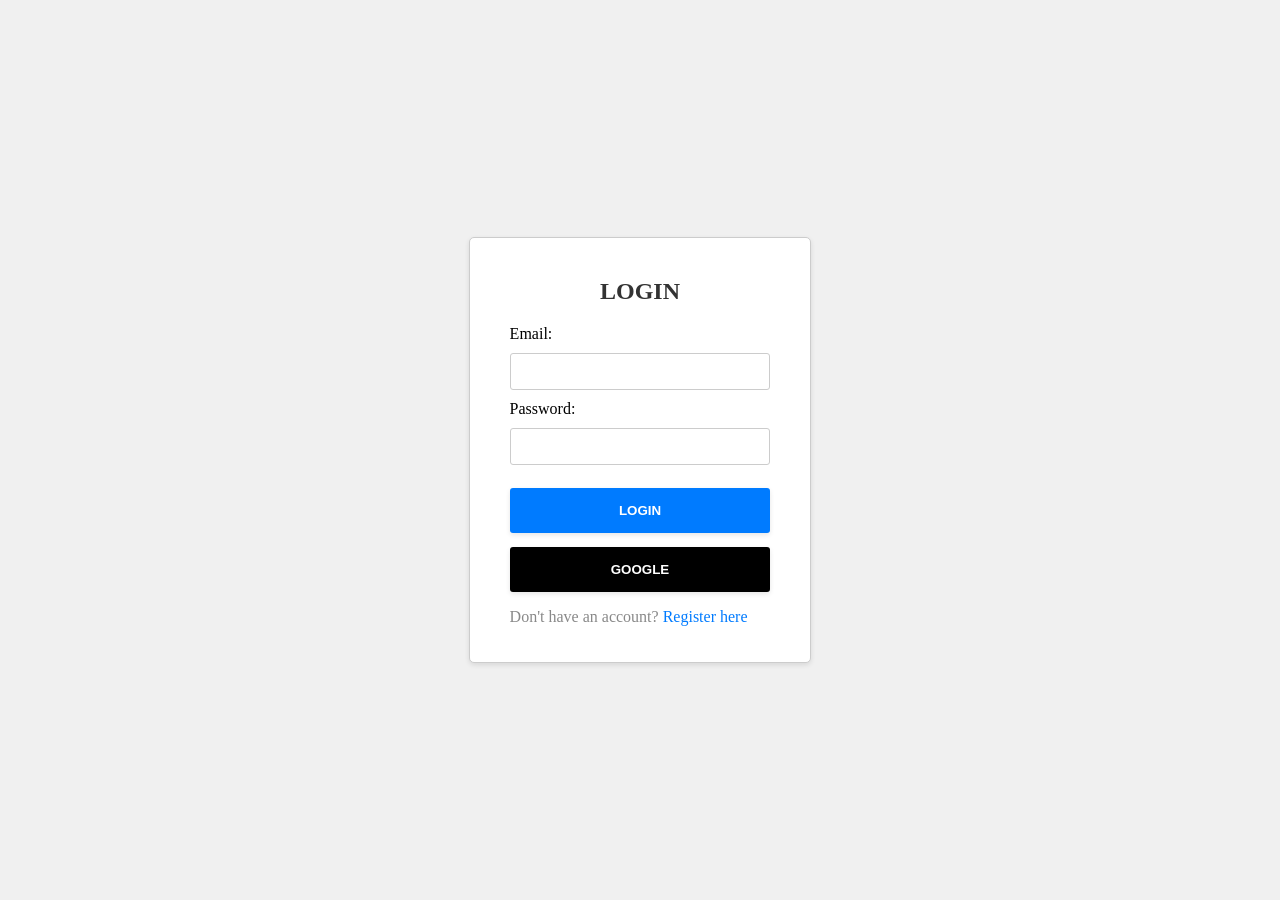
==== FrontEnd/src/html/index.html @ d28c56ca "Added: spring boot security and local login with jwt" ====
<!DOCTYPE html>
<html lang="en">

<head>
    <meta charset="UTF-8">
    <meta name="viewport" content="width=device-width, initial-scale=1.0">
    <link rel="stylesheet" href="../styles/styles.css">
    <title>Login Page</title>
    <style>
        .modal {
            display: none;
            position: fixed;
            z-index: 1000;
            left: 0;
            top: 0;
            width: 100%;
            height: 100%;
            background-color: rgba(0, 0, 0, 0.5);
        }

        .modal-content {
            background-color: white;
            margin: 15% auto;
            padding: 20px;
            border-radius: 8px;
            width: 300px;
            text-align: center;
            box-shadow: 0 4px 8px rgba(0, 0, 0, 0.2);
        }

        .loading-spinner {
            border: 4px solid #f3f3f3;
            border-top: 4px solid #007bff;
            border-radius: 50%;
            width: 40px;
            height: 40px;
            animation: spin 2s linear infinite;
            margin: 0 auto 20px;
        }

        @keyframes spin {
            0% { transform: rotate(0deg); }
            100% { transform: rotate(360deg); }
        }
    </style>
</head>

<body>
    <!-- Modal para loading -->
    <div id="loadingModal" class="modal">
        <div class="modal-content">
            <div class="loading-spinner"></div>
            <p>Logging in...</p>
        </div>
    </div>

    <div class="container">
        <div class="loginContainer">
            <h2>LOGIN</h2>
            <form id="loginForm">
                <div>
                    <label for="email">Email:</label>
                    <input class="inputField" type="text" id="email" name="email" required>
                </div>
                <div>
                    <label for="password">Password:</label>
                    <input class="inputField" type="password" id="password" name="password" required>
                </div>
                <div>
                    <button class="loginButton btn-bg-blue" type="button" id="loginBtn">Login</button>
                    <button class="loginButton bg-black" type="button" id="googleBtn">Google</button>
                </div>
                <div>
                    <p style="color: rgb(137, 137, 137);">Don't have an account? <a href="register.html">Register here</a></p>
                </div>
            </form>
        </div>
    </div>
<script type="module" src="../js/login/index.js"></script>
</body>

</html>
---- FrontEnd/src/styles/styles.css ----
body, html{
  height: 100%;
    margin: 0;
    user-select: none;
}
a{
    text-decoration: none;
    color: #007BFF;
}
.container {
    height: 100%;
    width:  100%;
    display: flex;
    justify-content: center;
    align-items: center;
    background-color: #f0f0f0;


}

.loginContainer {
    align-items: center;
    display: flex;
    flex-direction: column;
    width: 300px;
    padding: 20px;
    border: 1px solid #ccc;
    border-radius: 5px;
    background-color: #fff;
    box-shadow: 0 2px 5px rgba(0, 0, 0, 0.1);
}
.loginContainer h2 {
    margin-bottom: 20px;
    color: #333;
    font-weight: bold;
    font-family: 'Times New Roman', Times, serif
}

.inputField {
    width: 100%;
    padding: 10px;
    margin: 10px 0;
    border: 1px solid #ccc;
    border-radius: 3px;
    box-sizing: border-box;
}

.loginButton {
    width: 100%;
    padding: 15px;
    color: white;
    border: none;
    border-radius: 3px;
    cursor: pointer;
        box-shadow: 0 2px 5px rgba(0, 0, 0, 0.1);
        text-transform: uppercase;
        font-weight: bold;
        margin-top: 1em;

}
.btn-bg-blue:hover {
    background-color: #1066cc;
}
.bg-black {
    background-color: black;
}
.bg-white {
    background-color: white;
}
.btn-bg-blue {
    background-color: #007BFF;
}
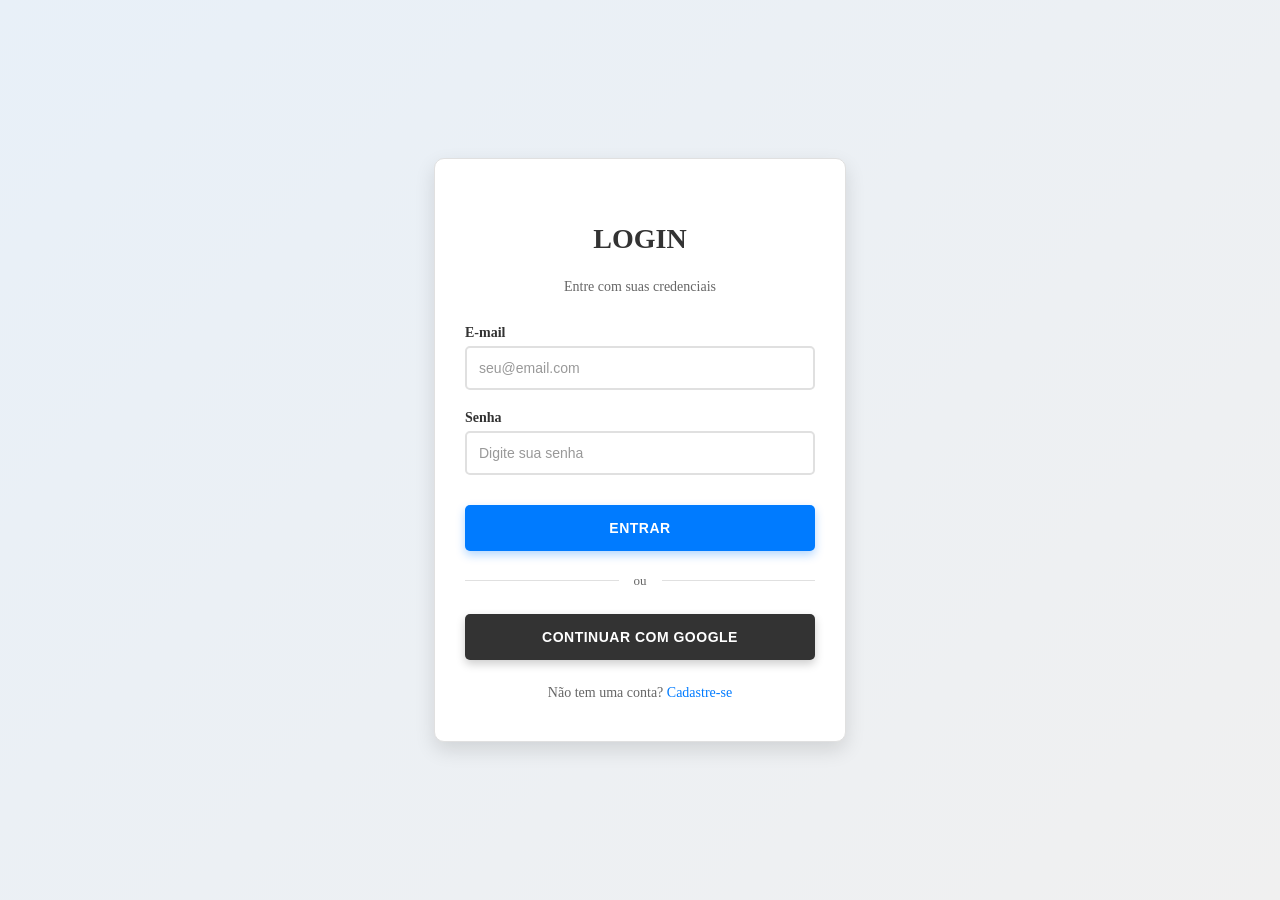
==== commit c33fb3f8: "Fixed: CORS configuration" ====
--- a/FrontEnd/src/html/index.html
+++ b/FrontEnd/src/html/index.html
@@ -1,82 +1,70 @@
 <!DOCTYPE html>
-<html lang="en">
-
+<html lang="pt-BR">
 <head>
     <meta charset="UTF-8">
     <meta name="viewport" content="width=device-width, initial-scale=1.0">
     <link rel="stylesheet" href="../styles/styles.css">
     <title>Login Page</title>
-    <style>
-        .modal {
-            display: none;
-            position: fixed;
-            z-index: 1000;
-            left: 0;
-            top: 0;
-            width: 100%;
-            height: 100%;
-            background-color: rgba(0, 0, 0, 0.5);
-        }
-
-        .modal-content {
-            background-color: white;
-            margin: 15% auto;
-            padding: 20px;
-            border-radius: 8px;
-            width: 300px;
-            text-align: center;
-            box-shadow: 0 4px 8px rgba(0, 0, 0, 0.2);
-        }
-
-        .loading-spinner {
-            border: 4px solid #f3f3f3;
-            border-top: 4px solid #007bff;
-            border-radius: 50%;
-            width: 40px;
-            height: 40px;
-            animation: spin 2s linear infinite;
-            margin: 0 auto 20px;
-        }
-
-        @keyframes spin {
-            0% { transform: rotate(0deg); }
-            100% { transform: rotate(360deg); }
-        }
-    </style>
+   
 </head>
-
 <body>
     <!-- Modal para loading -->
     <div id="loadingModal" class="modal">
         <div class="modal-content">
             <div class="loading-spinner"></div>
-            <p>Logging in...</p>
+            <p>Fazendo login...</p>
         </div>
     </div>
-
+    
     <div class="container">
         <div class="loginContainer">
             <h2>LOGIN</h2>
-            <form id="loginForm">
-                <div>
-                    <label for="email">Email:</label>
-                    <input class="inputField" type="text" id="email" name="email" required>
+            <p class="subtitle">Entre com suas credenciais</p>
+            
+            <form id="loginForm" style="width: 100%;">
+                <div class="inputGroup">
+                    <label class="inputLabel" for="email">E-mail</label>
+                    <input 
+                        class="inputField" 
+                        type="email" 
+                        id="email" 
+                        name="email" 
+                        placeholder="seu@email.com"
+                        required
+                    >
                 </div>
-                <div>
-                    <label for="password">Password:</label>
-                    <input class="inputField" type="password" id="password" name="password" required>
+                
+                <div class="inputGroup">
+                    <label class="inputLabel" for="password">Senha</label>
+                    <input 
+                        class="inputField" 
+                        type="password" 
+                        id="password" 
+                        name="password" 
+                        placeholder="Digite sua senha"
+                        required
+                    >
                 </div>
-                <div>
-                    <button class="loginButton btn-bg-blue" type="button" id="loginBtn">Login</button>
-                    <button class="loginButton bg-black" type="button" id="googleBtn">Google</button>
+                
+                <button class="loginButton btn-bg-blue" type="button" id="loginBtn">
+                    Entrar
+                </button>
+                
+                <div class="divider">
+                    <span>ou</span>
                 </div>
-                <div>
-                    <p style="color: rgb(137, 137, 137);">Don't have an account? <a href="register.html">Register here</a></p>
-                </div>
+                
+                <button class="loginButton bg-black" type="button" id="googleBtn">
+                    Continuar com Google
+                </button>
             </form>
+            
+            <div class="registerLink">
+                Não tem uma conta? <a href="register.html">Cadastre-se</a>
+            </div>
         </div>
     </div>
-<script type="module" src="../js/login/index.js"></script>
+    
+    <script type="module" src="../js/login/index.js"></script>
 </body>
-
 </html>
--- a/FrontEnd/src/styles/styles.css
+++ b/FrontEnd/src/styles/styles.css
@@ -1,72 +1,200 @@
-body, html{
-  height: 100%;
-    margin: 0;
-    user-select: none;
-}
-a{
-    text-decoration: none;
-    color: #007BFF;
-}
-.container {
-    height: 100%;
-    width:  100%;
-    display: flex;
-    justify-content: center;
-    align-items: center;
-    background-color: #f0f0f0;
-
-
-}
-
-.loginContainer {
-    align-items: center;
-    display: flex;
-    flex-direction: column;
-    width: 300px;
-    padding: 20px;
-    border: 1px solid #ccc;
-    border-radius: 5px;
-    background-color: #fff;
-    box-shadow: 0 2px 5px rgba(0, 0, 0, 0.1);
-}
-.loginContainer h2 {
-    margin-bottom: 20px;
-    color: #333;
-    font-weight: bold;
-    font-family: 'Times New Roman', Times, serif
-}
-
-.inputField {
-    width: 100%;
-    padding: 10px;
-    margin: 10px 0;
-    border: 1px solid #ccc;
-    border-radius: 3px;
-    box-sizing: border-box;
-}
-
-.loginButton {
-    width: 100%;
-    padding: 15px;
-    color: white;
-    border: none;
-    border-radius: 3px;
-    cursor: pointer;
-        box-shadow: 0 2px 5px rgba(0, 0, 0, 0.1);
-        text-transform: uppercase;
-        font-weight: bold;
-        margin-top: 1em;
-
-}
-.btn-bg-blue:hover {
-    background-color: #1066cc;
-}
-.bg-black {
-    background-color: black;
-}
-.bg-white {
-    background-color: white;
-}
-.btn-bg-blue {
-    background-color: #007BFF;
-}+        body, html {
+            height: 100%;
+            margin: 0;
+            user-select: none;
+            font-family: 'Times New Roman', Times, serif;
+        }
+        
+        a {
+            text-decoration: none;
+            color: #007BFF;
+            transition: color 0.3s ease;
+        }
+        
+        a:hover {
+            color: #1066cc;
+        }
+        
+        .container {
+            height: 100%;
+            width: 100%;
+            display: flex;
+            justify-content: center;
+            align-items: center;
+            background: linear-gradient(135deg, #e8f0f8 0%, #f0f0f0 100%);
+        }
+        
+        .loginContainer {
+            align-items: center;
+            display: flex;
+            flex-direction: column;
+            width: 350px;
+            padding: 40px 30px;
+            border: 1px solid #e0e0e0;
+            border-radius: 10px;
+            background-color: #fff;
+            box-shadow: 0 8px 20px rgba(0, 0, 0, 0.12);
+        }
+        
+        .loginContainer h2 {
+            margin-bottom: 10px;
+            color: #333;
+            font-weight: bold;
+            font-size: 28px;
+        }
+        
+        .subtitle {
+            color: #666;
+            font-size: 14px;
+            margin-bottom: 30px;
+            text-align: center;
+        }
+        
+        .inputGroup {
+            width: 100%;
+            margin-bottom: 20px;
+        }
+        
+        .inputLabel {
+            display: block;
+            margin-bottom: 5px;
+            color: #333;
+            font-size: 14px;
+            font-weight: 600;
+        }
+        
+        .inputField {
+            width: 100%;
+            padding: 12px;
+            border: 2px solid #e0e0e0;
+            border-radius: 5px;
+            box-sizing: border-box;
+            font-size: 14px;
+            transition: all 0.3s ease;
+        }
+        
+        .inputField:focus {
+            outline: none;
+            border-color: #007BFF;
+            box-shadow: 0 0 0 3px rgba(0, 123, 255, 0.1);
+        }
+        
+        .inputField::placeholder {
+            color: #999;
+        }
+        
+        .loginButton {
+            width: 100%;
+            padding: 15px;
+            color: white;
+            border: none;
+            border-radius: 5px;
+            cursor: pointer;
+            text-transform: uppercase;
+            font-weight: bold;
+            font-size: 14px;
+            letter-spacing: 0.5px;
+            margin-top: 10px;
+            transition: all 0.3s ease;
+        }
+        
+        .btn-bg-blue {
+            background-color: #007BFF;
+            box-shadow: 0 4px 10px rgba(0, 123, 255, 0.3);
+        }
+        
+        .btn-bg-blue:hover {
+            background-color: #1066cc;
+            box-shadow: 0 6px 15px rgba(0, 123, 255, 0.4);
+            transform: translateY(-2px);
+        }
+        
+        .bg-black {
+            background-color: #333;
+            box-shadow: 0 4px 10px rgba(0, 0, 0, 0.2);
+        }
+        
+        .bg-black:hover {
+            background-color: #000;
+            box-shadow: 0 6px 15px rgba(0, 0, 0, 0.3);
+            transform: translateY(-2px);
+        }
+        
+        .loginButton:active {
+            transform: translateY(0);
+        }
+        
+        .divider {
+            width: 100%;
+            text-align: center;
+            margin: 20px 0 15px;
+            position: relative;
+        }
+        
+        .divider::before {
+            content: '';
+            position: absolute;
+            left: 0;
+            top: 50%;
+            width: 100%;
+            height: 1px;
+            background-color: #e0e0e0;
+        }
+        
+        .divider span {
+            background-color: white;
+            padding: 0 15px;
+            position: relative;
+            color: #666;
+            font-size: 13px;
+        }
+        
+        .registerLink {
+            text-align: center;
+            font-size: 14px;
+            color: #666;
+            margin-top: 25px;
+        }
+        
+        .modal {
+            display: none;
+            position: fixed;
+            z-index: 1000;
+            left: 0;
+            top: 0;
+            width: 100%;
+            height: 100%;
+            background-color: rgba(0, 0, 0, 0.5);
+            backdrop-filter: blur(3px);
+        }
+        
+        .modal-content {
+            background-color: white;
+            margin: 15% auto;
+            padding: 30px;
+            border-radius: 10px;
+            width: 300px;
+            text-align: center;
+            box-shadow: 0 8px 20px rgba(0, 0, 0, 0.3);
+        }
+        
+        .loading-spinner {
+            border: 4px solid #f3f3f3;
+            border-top: 4px solid #007bff;
+            border-radius: 50%;
+            width: 50px;
+            height: 50px;
+            animation: spin 1s linear infinite;
+            margin: 0 auto 20px;
+        }
+        
+        .modal-content p {
+            color: #333;
+            font-size: 16px;
+            font-weight: 600;
+        }
+        
+        @keyframes spin {
+            0% { transform: rotate(0deg); }
+            100% { transform: rotate(360deg); }
+        }
